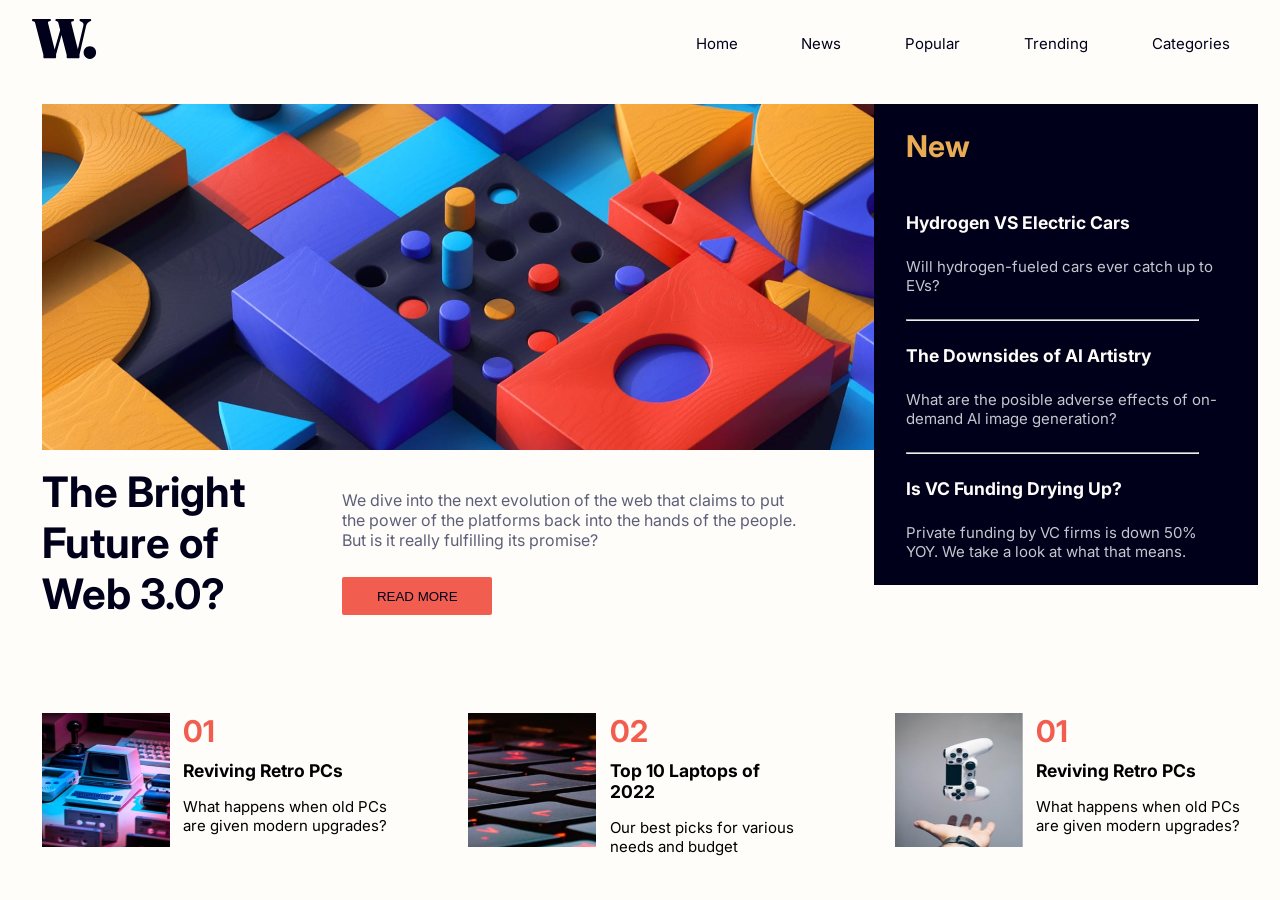
==== index.html @ 14e045dd "deleted:    README-template.md 	renamed:    index.html.html -> index.html" ====
<!DOCTYPE html>
<html lang="en">
<head>
    <meta charset="UTF-8">
    <meta name="viewport" content="width=device-width, initial-scale=1.0">
    <link rel="stylesheet" href="style.css">
    <link rel="icon" type="image/png" sizes="32x32" href="./assets/images/favicon-32x32.png">
    <title>News Blog</title>
</head>
<body>
    <!--header/navigation bar-->
    <nav>
        <div class="nav-left">
            <svg width="65" height="40" xmlns="http://www.w3.org/2000/svg"><path d="M23.016 39.2c.317 0 .574-.093.77-.28.196-.187.294-.457.294-.812v-1.82c0-.448.033-.84.098-1.176.065-.336.145-.663.238-.98l5.09-18.122 4.822 18.57c.112.384.193.682.243.895l.023.099c.047.215.07.453.07.714v1.82c0 .355.098.625.294.812.196.187.453.28.77.28h10.696c.299 0 .55-.093.756-.28.205-.187.308-.457.308-.812v-1.82c0-.373.023-.705.07-.994.047-.29.135-.677.266-1.162L54.04 7.224c.299-1.25.765-2.254 1.4-3.01.635-.756 1.363-1.311 2.184-1.666l.672-.308c.336-.168.574-.331.714-.49.14-.159.21-.369.21-.63 0-.336-.117-.607-.35-.812C58.637.103 58.287 0 57.82 0h-8.904c-.467 0-.817.103-1.05.308-.233.205-.35.476-.35.812 0 .261.06.471.182.63.121.159.313.303.574.434l.616.224c1.12.41 1.871.999 2.254 1.764s.453 1.661.21 2.688l-5.535 23.486-6.477-25.81c-.133-.58-.17-1.018-.11-1.31l.026-.104c.093-.29.317-.49.672-.602l1.232-.336c.299-.112.518-.257.658-.434a.986.986 0 0 0 .21-.63c0-.355-.112-.63-.336-.826C41.468.098 41.122 0 40.656 0H24.78c-.448 0-.789.098-1.022.294-.233.196-.35.471-.35.826 0 .224.06.415.182.574.121.159.322.294.602.406l1.176.42c.261.093.462.243.602.448.14.205.294.607.462 1.204l1.751 6.742-5.553 19.475L16.128 4.48c-.147-.49-.194-.898-.14-1.223l.028-.135c.093-.345.327-.574.7-.686l1.456-.336c.504-.168.756-.504.756-1.008 0-.336-.112-.602-.336-.798C18.368.098 18.022 0 17.556 0H1.344C.896 0 .56.098.336.294.112.49 0 .756 0 1.092c0 .224.056.434.168.63.112.196.29.35.532.462l1.232.392c.355.13.625.308.812.532.187.224.345.579.476 1.064l7.84 30.408c.112.43.191.751.238.966.047.215.07.462.07.742v1.82c0 .355.103.625.308.812.205.187.467.28.784.28h10.556Zm34.804.7c1.195 0 2.263-.29 3.206-.868a6.338 6.338 0 0 0 2.24-2.338c.55-.98.826-2.04.826-3.178 0-1.157-.275-2.212-.826-3.164a6.325 6.325 0 0 0-2.24-2.282c-.943-.57-2.011-.854-3.206-.854-1.157 0-2.207.285-3.15.854a6.325 6.325 0 0 0-2.24 2.282c-.55.952-.826 2.007-.826 3.164 0 1.139.275 2.198.826 3.178.55.98 1.297 1.76 2.24 2.338.943.579 1.993.868 3.15.868Z" fill="#00001A"/></svg>
        </div>


        <div class="nav-right">
            <a href="#">Home</a>
            <a href="#">News</a>
            <a href="#">Popular</a>
            <a href="#">Trending</a>
            <a href="#">Categories</a>

        </div>
        
        
    </nav>

    <!--body of the page-->
    
    <div class="page">
        <!--first section-->
        <div class="first">
            <div class="first-image">
            <img src="./images/image-web-3-desktop.jpg" alt="">
            </div>

            <div class="firstbox">
                <div class="first-future">
                    <h2> The Bright Future of Web 3.0?</h2>
                </div>

                <div class="first-left">
                    <p>We dive into the next evolution of the web that claims to put the power of the platforms back into the hands of the people. But is it really fulfilling its promise?</p>
                    <button  type="submit">READ MORE</button>
                </div>
            </div>

        </div>

        <!--right section of the page-->
        <div class="rightbox">
            <div class="right">

                <h1>New</h1>

                <div class="right-one">
                    <h3>Hydrogen VS Electric Cars</h3>
                    <p>Will hydrogen-fueled cars ever catch up to EVs?</p>
                </div>
                    <hr>
                <div class="right-two">
                    <h3>The Downsides of AI Artistry</h3>
                    <p>What are the posible adverse effects of on-demand AI image generation?</p>
                </div>
                    <hr>
                <div class="right-three">
                    <h3>Is VC Funding Drying Up?</h3>
                    <p>Private funding by VC firms is down 50% YOY. We take a look at what that means.</p>

                </div>
                
            </div>

        </div>
    </div>
    <div  class="pageend">

        <!--last section-->

        <div class="last">
            <div class="lastbox">
                <div class="lastimg">
                    <img src="./images/image-retro-pcs.jpg" alt="">
                </div>
                <div class="lastcard">
                    <h1>01</h1>
                    <h3>Reviving Retro PCs</h3>
                    <p>What happens when old PCs are given modern upgrades?</p>
                </div>

            </div>

            <div class="lastbox">
                <div class="lastimg">
                    <img src="./images/image-top-laptops.jpg" alt="">
                </div>
                <div class="lastcard">
                    <h1>02</h1>
                    <h3>Top 10 Laptops of 2022</h3>
                    <p>Our best picks for various needs and budget</p>
                </div>

            </div>

            <div class="lastbox">
                <div class="lastimg">
                    <img src="./images/image-gaming-growth.jpg" alt="">
                </div>
                <div class="lastcard">
                    <h1>01</h1>
                    <h3>Reviving Retro PCs</h3>
                    <p>What happens when old PCs are given modern upgrades?</p>
                </div>

            </div>




        </div>

    </div>


    
    
</body>
</html>
---- style.css ----
@import url('https://fonts.googleapis.com/css2?family=Inter:wght@100..900&display=swap');

:root {
     
    --orange: hsl(35, 77%, 62%);
    --red: hsl(5, 85%, 63%);
    --white: hsl(36, 100%, 99%);
    --Grayishblue: hsl(233, 8%, 79%);
    --Darkgrayishblue: hsl(236, 13%, 42%);
    --Verydarkblue: hsl(240, 100%, 5%);

}


* {
    margin: 0;
    padding: 0;
    box-sizing: border-box;
}


body{
    font-size: 15px;
    font-family: "Inter", sans-serif;
    background-color: var(--white);
    width: 100vw;
    height: 100vh;
    overflow-x: hidden;
    
}

nav{
    display: flex;
    flex-direction: row;
    width: 100%;
    height: 40px;
}

.nav-left{
    width: 50%;
    justify-content: space-around;
    margin-left: 2pc;
    margin-top: 1.2pc;
}

.nav-right{
    width: 50%;
    justify-content: space-around;
    text-align: center;
    display: flex;
    flex-direction: row;
    padding: 8px 8px;
    margin: 10px 10px;
    margin-top: 1.6pc;
}

a{ 
    color: var(--Verydarkblue);
    text-decoration: none;
    font-weight: 400;
}

a:hover{
    color: var(--red);
    cursor: pointer;
}

.page{
    display: flex;
    flex-direction: row;
    width: 100%;
    margin-top: 4pc;
  
    
   
}


.first{
    display: flex;
    flex-direction: column;
    width: 60%;
    margin-left: 2.6pc;

}

.first-image{
    display: flex;
    flex-direction: row;
    width: 50%;
    height: 45%;
}


.firstbox{
    display: flex;
    flex-direction: row;
    width: 100%;
    margin-top: 1pc;
}
.first-future{
    display: flex;
    flex-direction: row;
    width: 35%;
    font-weight: 700;
    font-size: 28px;
    justify-content: space-around;
    text-align: left;
    color: var(--Verydarkblue);

}

.first-left{
    display: flex;
    flex-direction: column;
    width: 65%;
    font-size: 16px;
    color: var(--Darkgrayishblue);
}

.first-left button{
    margin: 4px 4px;
    padding: 4px 10px;
    background-color: var(--red);
    color: var(--Verydarkblue);
    border-radius: 2px;
    border: none;
    width: 30%;
    margin-top: 0.2pc;
    height: 30%;
    cursor: pointer;
    margin-left: 2pc;
    
}

.first-left button:hover{
    color: var(--white);
    background-color: var(--Verydarkblue);
}

.rightbox{
    display: flex;
    flex-direction: row;
    width: 30%;
    margin-left: 4pc;
    background-color: var(--Verydarkblue);
    color: var(--white);
    height: 60%;
}


.right{
    display: flex;
    flex-direction: column;
    width: 90%;
    
}

.right h1, h3,p{
    margin-left: 2pc;
    margin-top: 1.5pc;
    margin-bottom: 1.5pc;

    
}

.right h1{
    color: var(--orange);
}

.right p{
    color: var(--Grayishblue);
}

.right h3:hover{
    color: var(--orange);
}

.right hr{
    color: var(--Grayishblue);
    width: 85%;
    margin-left: 2pc;
}

.pageend{
    display: flex;
    flex-direction: column;
    margin-top: -10pc;
    
}
.last{
    display: flex;
    flex-direction: row;
    width: 100%;
    margin-left: 2.6pc;
}

.lastbox{
    display: flex;
    flex-direction: row;
    width: 100%;
    
}

.lastimg{
    width: 50%;
}

.lastimg img{
    height: 80%;
    width: 60%;
}



.lastcard{
    width: 50%;
    height: 30%;
    margin-left: -6.5pc;
}

.lastcard h1{
    color: var(--red);
    margin-left: 2pc;
    font-weight: 700;
}

.lastcard h3{
    margin-top: 0.7pc;

}

.lastcard h3:hover{
    color: var(--red);
    cursor: pointer;
}

.lastcard p{
    width: 100%;
    margin-top: -0.5pc;
}


@media  (min-width:738px) and (max-width:1024px) {

body{
    overflow-x: hidden;
}

nav{
    display: flex;
    flex-direction: row;
    width: 100%;
    height: 40px;
}
    
.nav-left{
    width: 50%;
    justify-content: space-around;
    margin-left: 1pc;
    margin-top: 1.2pc;
}
    
.nav-right{
    width: 50%;
    justify-content: space-around;
    text-align: center;
    display: flex;
    flex-direction: row;
    padding: 8px 8px;
    margin: 10px 10px;
    margin-top: 1.6pc;
}

.first{
    display: flex;
    flex-direction: column;
    width: 50%;
    margin-left: 1.6pc;

}

.first-image{
    display: flex;
    flex-direction: row;
    width: 28%;
    height: 33%;
}

.first-future{
    width: 40%;
    font-weight: 700;
    font-size: 28px;
    justify-content: space-around;
    text-align: left;
    color: var(--Verydarkblue);

}

.first-left{
    display: flex;
    flex-direction: column;
    width: 60%;
    font-size: 16px;
    color: var(--Darkgrayishblue);
   
}

.first-left button{
    margin: 4px 4px;
    padding: 4px 10px;
    background-color: var(--red);
    color: var(--Verydarkblue);
    border-radius: 2px;
    border: none;
    width: 60%;
    margin-top: 0.2pc;
    height: 30%;
    cursor: pointer;
    margin-left: 2pc;
    
}

.rightbox{
    display: flex;
    flex-direction: row;
    width: 28%;
    margin-left: 9.5pc;
    background-color: var(--Verydarkblue);
    color: var(--white);
    height: 60%;
}

.pageend{
    margin-top: -12pc;
}

.last{
    margin-left: 1.6pc;
}

.lastcard{
    width: 50%;
    height: 30%;
    margin-left: -5pc;
}

.lastcard h1{
    color: var(--red);
    margin-left: 2pc;
    font-weight: 700;
}

.lastcard h3{
    margin-top: 0.7pc;

}








}


@media (max-width:768px) and (min-width:554px){

body{
    overflow-x: hidden;
}

.first-image{
    display: flex;
    flex-direction: row;
    width: 24%;
    height: 24%;
}

.first-future{
    width: 40%;
    font-weight: 600;
    font-size: 22px;
    justify-content: space-around;
    text-align: left;
    color: var(--Verydarkblue);

}

.first-left{
    display: flex;
    flex-direction: column;
    width: 60%;
    font-size: 12px;
    color: var(--Darkgrayishblue);
   
}

.first-left button{
    margin: 4px 4px;
    padding: 4px 10px;
    background-color: var(--red);
    color: var(--Verydarkblue);
    border-radius: 2px;
    border: none;
    width: 60%;
    margin-top: 0.2pc;
    height: 40%;
    cursor: pointer;
    margin-left: 2pc;
    
}

.rightbox{
    display: flex;
    flex-direction: row;
    width: 32%;
    margin-left: 5.5pc;
    background-color: var(--Verydarkblue);
    color: var(--white);
    height: 30%;
}

.right h1{
    margin-bottom: 0.7pc;
}
.right h3{
font-size: 16px;
}

.right p{
    font-size: 12px;
}

.pageend{
    margin-top: -14pc;
}

.last{
    margin-left: 1.6pc;
}

.lastcard{
    width: 40%;
    height: 30%;
    margin-left: -5pc;
}



.lastcard h1{
    color: var(--red);
    margin-left: 2.4pc;
    font-weight: 700;
    
}

.lastcard h3{
    margin-top: 0.7pc;
    margin-left: 2.5pc;
    font-size: 14px;

}

.lastcard p{
    margin-left: 2.5pc;
    font-size: 10px;
}


}



@media (min-width:375px) and (max-width:554px){

.nav-left{
    margin-left: 0.5pc;
}

.nav-right{
    display: none;
}
.page{
    display: flex;
    width: 90%;
    flex-direction: column;
    overflow-x: hidden;
}
.first{
    display: flex;
    flex-direction: column;
    width: 100%;
    overflow-x: hidden;
}

.first, .rightbox, .pageend{
    overflow-x: hidden;
    overflow: hidden;
    margin-left: 1pc;
}

.first-image img{
    width: 85vw;
    height: 50vh;    
    display: flex;
    flex-direction: column;
}

.firstbox, .first-future, .first-left{
    display: flex;
    flex-direction: column;
    width: 100%;
}






}
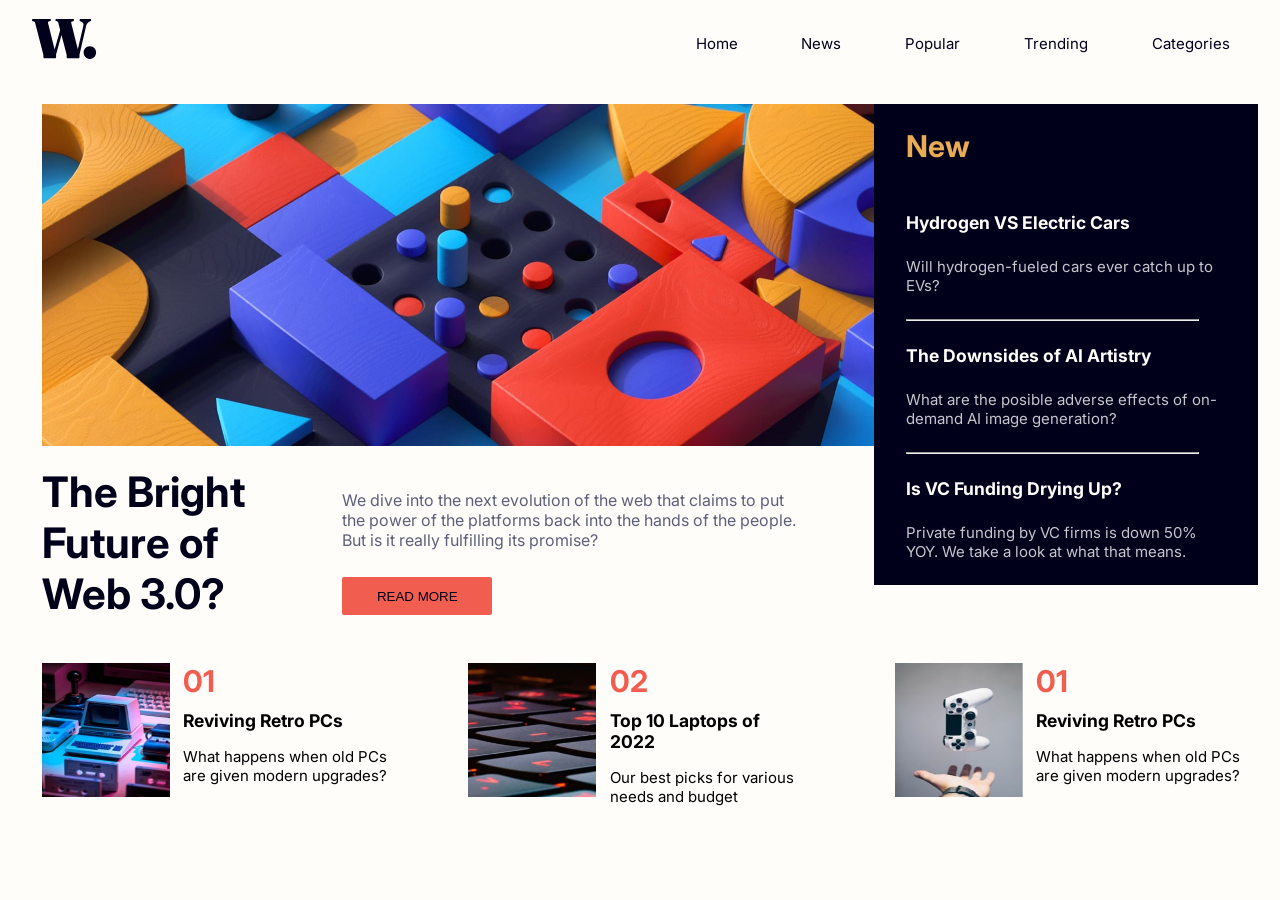
==== commit 89501093: "new file:   app.js 	modified:   index.html 	modified:   style.css" ====
--- a/index.html
+++ b/index.html
@@ -23,7 +23,18 @@
             <a href="#">Categories</a>
 
         </div>
-        
+
+        <div id="mySidepanel" class="sidepanel">
+            <a href="javascript:void(0)" class="closebtn" onclick="closeNav()"><svg width="32" height="31" xmlns="http://www.w3.org/2000/svg"><g fill="#00001A" fill-rule="evenodd"><path d="m2.919.297 28.284 28.284-2.122 2.122L.797 2.419z"/><path d="M.797 28.581 29.081.297l2.122 2.122L2.919 30.703z"/></g></svg></a>
+            <a href="#">Home</a>
+            <a href="#">News</a>
+            <a href="#">Popular</a>
+            <a href="#">Trending</a>
+            <a href="#">Categories</a>
+        </div>
+          
+        <button class="openbtn" onclick="openNav()"><svg width="40" height="17" xmlns="http://www.w3.org/2000/svg"><g fill="#00001A" fill-rule="evenodd"><path d="M0 0h40v3H0zM0 7h40v3H0zM0 14h40v3H0z"/><path d="M0 0h40v3H0z"/></g></svg></button>
+    </div>
         
     </nav>
 
@@ -123,7 +134,7 @@
 
     </div>
 
-
+<script src="app.js"></script>
     
     
 </body>
--- a/style.css
+++ b/style.css
@@ -54,6 +54,49 @@
     margin-top: 1.6pc;
 }
 
+.sidepanel  {
+    width: 0;
+    position: fixed;
+    z-index: 1;
+    height: 250px;
+    top: 0;
+    left: 0;
+    background-color: var(--white);
+    overflow-x: hidden;
+    transition: 0.5s;
+    padding-top: 60px;
+    display: none;
+  }
+  
+  .sidepanel a {
+    padding: 8px 8px 8px 32px;
+    text-decoration: none;
+    font-size: 25px;
+    color: var(--Verydarkblue);
+    display: block;
+    transition: 0.3s;
+  }
+  
+  .sidepanel a:hover {
+    color: var(--red);
+  }
+  
+  .sidepanel .closebtn {
+    position: absolute;
+    top: 0;
+    right: 25px;
+    font-size: 36px;
+  }
+  
+  .openbtn {
+    font-size: 20px;
+    cursor: pointer;
+    padding: 10px 15px;
+    border: none;
+    display: none;
+  }
+  
+
 a{ 
     color: var(--Verydarkblue);
     text-decoration: none;
@@ -241,6 +284,34 @@
 }
 
 
+
+@media (max-width:1280px) and (min-width:852px){
+
+.first-image img{
+    width: 70vw;
+    height: 38vh;
+}
+
+.firstbox{
+    margin-top: 6pc;
+}
+
+.last{
+    margin-top: 8pc;
+}
+
+}
+
+@media (max-width:1187px){
+
+.first-image img{
+    width: 62vw;
+}
+
+}
+
+
+
 @media  (min-width:738px) and (max-width:1024px) {
 
 body{
@@ -332,11 +403,12 @@
 }
 
 .pageend{
-    margin-top: -12pc;
+    margin-top: -10pc;
 }
 
 .last{
     margin-left: 1.6pc;
+    margin-top: 12pc;
 }
 
 .lastcard{
@@ -365,6 +437,42 @@
 
 }
 
+@media (max-width:984px) and (min-width:778px) {
+.first{
+    margin-bottom: 5pc;
+}
+.firstbox{
+    width: 60vw;
+    margin-top: 8pc;
+}
+
+.first-image img{
+    width: 62vw;
+    height: 40vh;
+}
+
+.first-left button{
+    height: 40%;
+    padding: 10px 10px;
+}
+
+.last{
+    margin-top: 9pc;
+}
+    
+}
+
+@media (max-width:1108px) and (min-width:768px){
+
+.first-image img{
+    height: 15vh;
+    margin-bottom: 6pc;
+}
+
+
+
+}
+
 
 @media (max-width:768px) and (min-width:554px){
 
@@ -372,11 +480,14 @@
     overflow-x: hidden;
 }
 
+.first{
+    margin-bottom: 8pc;
+}
 .first-image{
     display: flex;
     flex-direction: row;
-    width: 24%;
-    height: 24%;
+    width: 50vw;
+    height: 50%;
 }
 
 .first-future{
@@ -400,14 +511,14 @@
 
 .first-left button{
     margin: 4px 4px;
-    padding: 4px 10px;
+    padding: 7px 10px;
     background-color: var(--red);
     color: var(--Verydarkblue);
     border-radius: 2px;
     border: none;
     width: 60%;
     margin-top: 0.2pc;
-    height: 40%;
+    height: 50%;
     cursor: pointer;
     margin-left: 2pc;
     
@@ -417,7 +528,7 @@
     display: flex;
     flex-direction: row;
     width: 32%;
-    margin-left: 5.5pc;
+    margin-left: 7pc;
     background-color: var(--Verydarkblue);
     color: var(--white);
     height: 30%;
@@ -435,11 +546,13 @@
 }
 
 .pageend{
-    margin-top: -14pc;
+    margin-top: -10pc;
 }
 
 .last{
     margin-left: 1.6pc;
+    
+    
 }
 
 .lastcard{
@@ -483,9 +596,66 @@
 .nav-right{
     display: none;
 }
+
+.sidepanel  {
+    width: 0;
+    position: fixed;
+    z-index: 1;
+    height: 100vh;
+    top: 0;
+    left: 0;
+    background-color: var(--white);
+    overflow-x: hidden;
+    transition: 0.5s;
+    padding-top: 60px;
+    display: flex;
+    flex-direction: column;
+  }
+  
+  .sidepanel a {
+    padding: 8px 8px 8px 32px;
+    text-decoration: none;
+    font-size: 16px;
+    color: var(--Verydarkblue);
+    display: block;
+    transition: 0.3s;
+  }
+  
+  .sidepanel a:hover {
+    color: var(--red);
+  }
+  
+  .sidepanel{
+    position: absolute;
+    top: 0;
+    left: 8pc;
+
+  } 
+  
+  .closebtn {
+    position: absolute;
+    top: 0;
+    right: 25px;
+    font-size: 26px;
+  }
+  
+  .openbtn {
+    font-size: 20px;
+    cursor: pointer;
+    padding: 10px 15px;
+    border: none;
+    display: flex;
+    background-color: var(--white);
+    margin-left: 6pc;
+    margin-top: 1.2pc;
+  }
+
+
+
+
 .page{
     display: flex;
-    width: 90%;
+    width: 100vw;
     flex-direction: column;
     overflow-x: hidden;
 }
@@ -503,7 +673,7 @@
 }
 
 .first-image img{
-    width: 85vw;
+    width: 90vw;
     height: 50vh;    
     display: flex;
     flex-direction: column;
@@ -515,9 +685,184 @@
     width: 100%;
 }
 
-
-
-
-
+.first-future{
+    width: 90%;
+}
+
+.first-left{
+    margin-left: -2pc;
+    font-size: 16px;
+    word-spacing: 2px;
+
+
+}
+
+.first-left button{
+    width: 45vw;
+    height: 8vh;
+    padding: 6px 6px;
+    margin-bottom: 2pc;
+}
+
+
+.rightbox{
+    display: flex;
+    flex-direction: column;
+    width: 90vw;
+    margin-bottom: 6pc;
+}
+
+.last{
+    display: flex;
+    flex-direction: column;
+    width: 100vw;
+    margin-top: 6pc;
+    margin-left: 0;
+}
+
+.lastcard{
+  margin-left: -5.5pc;
+  width: 60vw;
+}
+
+
+
+}
+
+@media (min-width:320px) and (max-width:554px){
+.nav-left{
+    margin-left: 0.5pc;
+}
+
+.nav-right{
+    display: none;
+}
+
+.sidepanel  {
+    width: 0;
+    position: fixed;
+    z-index: 1;
+    height: 100vh;
+    top: 0;
+    left: 0;
+    background-color: var(--white);
+    overflow-x: hidden;
+    transition: 0.5s;
+    padding-top: 60px;
+    display: flex;
+    flex-direction: column;
+  }
+  
+  .sidepanel a {
+    padding: 8px 8px 8px 32px;
+    text-decoration: none;
+    font-size: 16px;
+    color: var(--Verydarkblue);
+    display: block;
+    transition: 0.3s;
+  }
+  
+  .sidepanel a:hover {
+    color: var(--red);
+  }
+  
+  .sidepanel{
+    position: absolute;
+    top: 0;
+    left: 4.5pc;
+
+  } 
+  
+  .closebtn {
+    position: absolute;
+    top: 0;
+    right: 15px;
+    font-size: 26px;
+  }
+  
+  .openbtn {
+    font-size: 20px;
+    cursor: pointer;
+    padding: 10px 15px;
+    border: none;
+    display: flex;
+    background-color: var(--white);
+    margin-left: 5pc;
+    margin-top: 1.2pc;
+  }
+
+
+
+.page{
+    display: flex;
+    width: 100vw;
+    flex-direction: column;
+    overflow-x: hidden;
+}
+.first{
+    display: flex;
+    flex-direction: column;
+    width: 100%;
+    overflow-x: hidden;
+}
+
+.first, .rightbox, .pageend{
+    overflow-x: hidden;
+    overflow: hidden;
+    margin-left: 1pc;
+}
+
+.first-image img{
+    width: 90vw;
+    height: 50vh;    
+    display: flex;
+    flex-direction: column;
+}
+
+.firstbox, .first-future, .first-left{
+    display: flex;
+    flex-direction: column;
+    width: 100%;
+}
+
+.first-future{
+    width: 90%;
+}
+
+.first-left{
+    margin-left: -2pc;
+    font-size: 16px;
+    word-spacing: 2px;
+
+
+}
+
+.first-left button{
+    width: 45vw;
+    height: 8vh;
+    padding: 6px 6px;
+    margin-bottom: 2pc;
+}
+
+
+.rightbox{
+    display: flex;
+    flex-direction: column;
+    width: 90vw;
+    margin-bottom: 6pc;
+}
+
+.last{
+    display: flex;
+    flex-direction: column;
+    width: 100vw;
+    margin-top: 6pc;
+    margin-left: 0;
+}
+
+.lastcard{
+  margin-left: -5.5pc;
+  width: 60vw;
+}
 
 }
